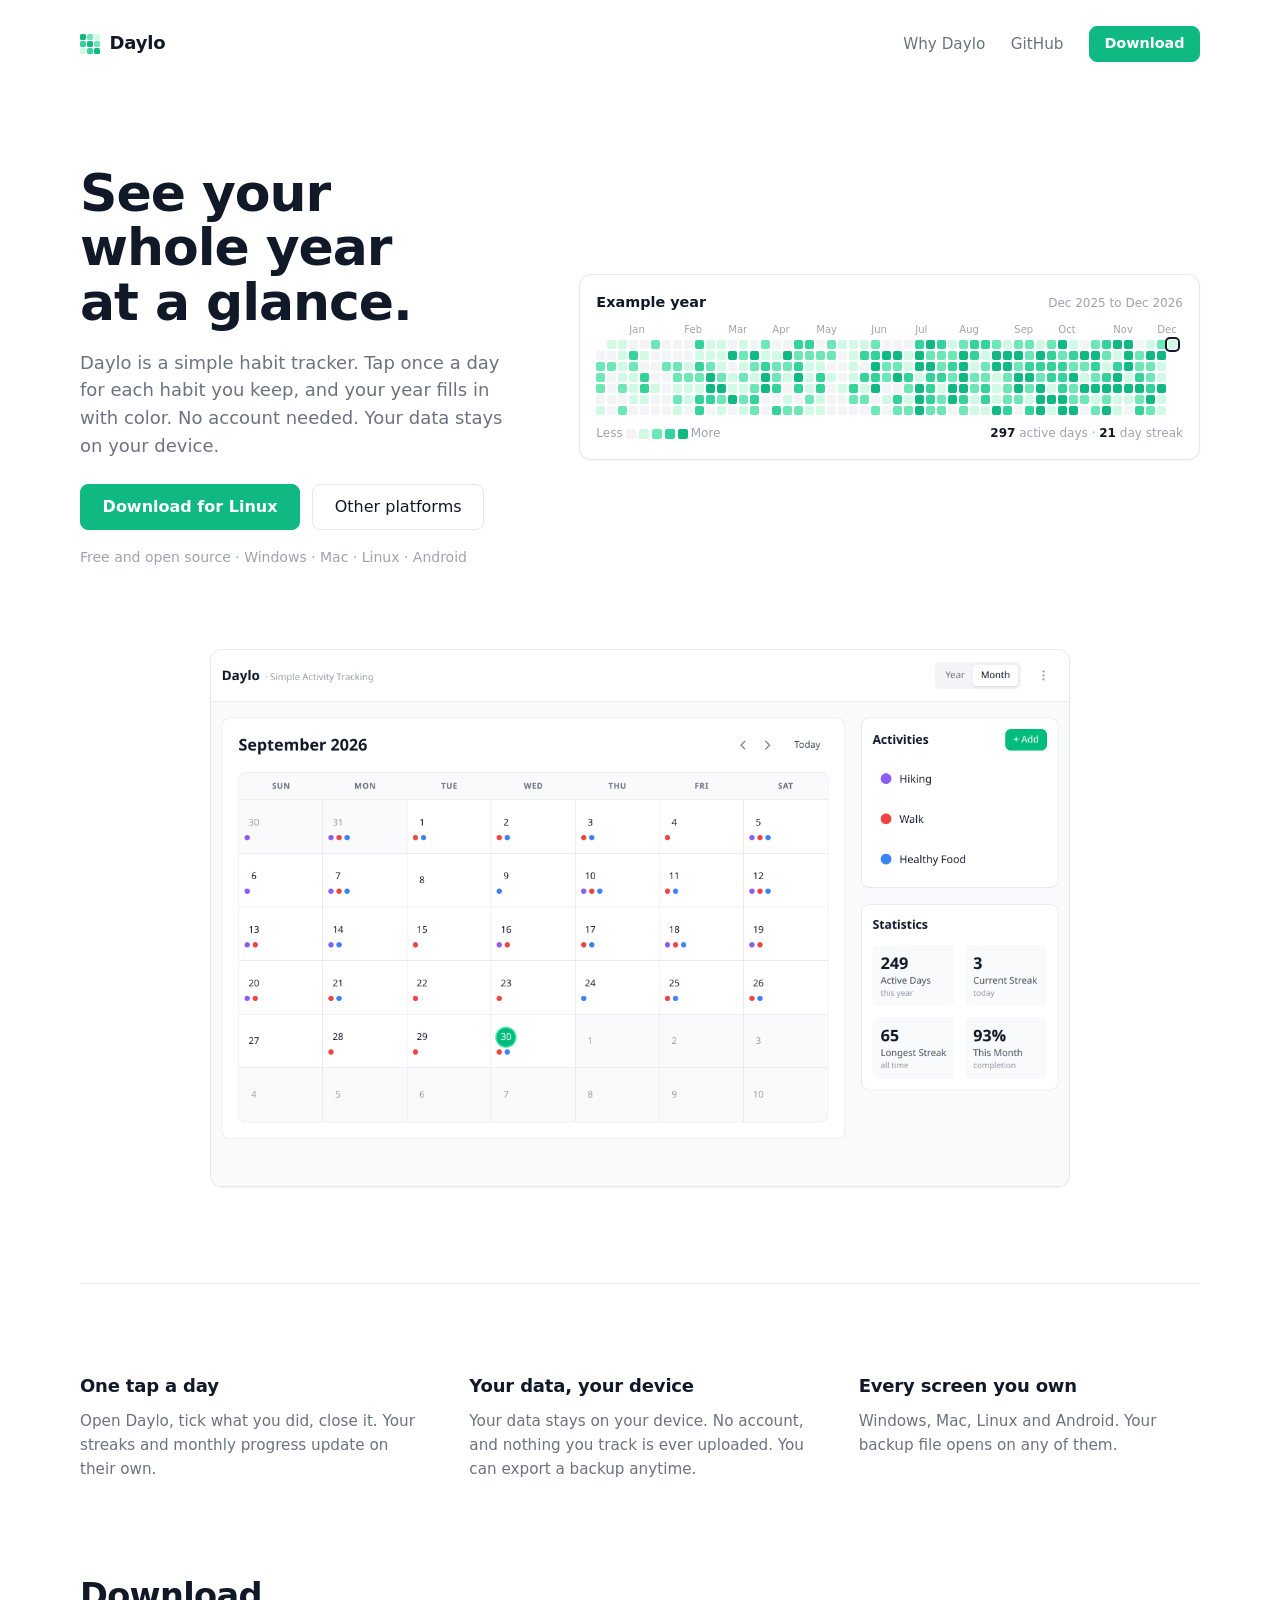
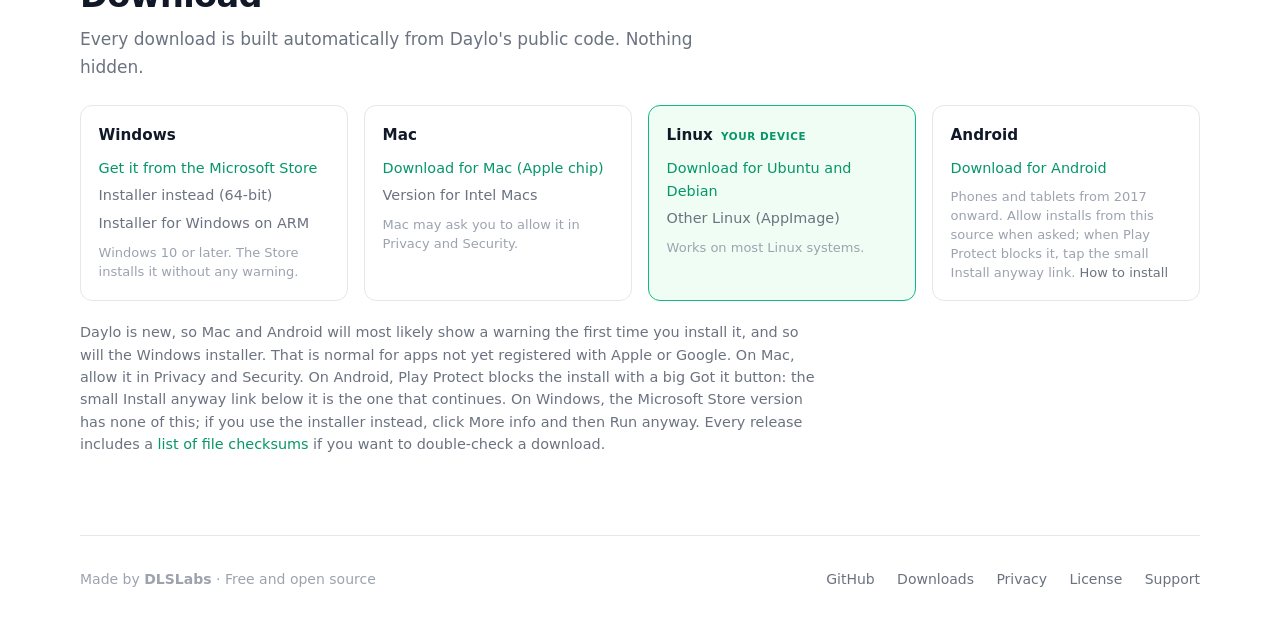
==== site/index.html @ 7af1d5a8 "Let the Android buttons download the app, without a page in between" ====
<!doctype html>
<html lang="en">
<head>
<meta charset="utf-8">
<meta name="viewport" content="width=device-width, initial-scale=1">
<meta name="color-scheme" content="light">
<title>Daylo. See your whole year at a glance.</title>
<meta name="description" content="Daylo is a simple habit tracker. Tap once a day for each habit you keep, and your year fills in with color. Free, open source, no account needed. Windows, Mac, Linux and Android.">
<link rel="canonical" href="https://daylo.henfrydls.com/">
<meta property="og:type" content="website">
<meta property="og:title" content="Daylo. See your whole year at a glance.">
<meta property="og:description" content="A simple habit tracker. Tap once a day and your year fills in with color. Free, open source, your data stays on your device.">
<meta property="og:image" content="https://daylo.henfrydls.com/assets/og.png">
<meta property="og:image:width" content="1200">
<meta property="og:image:height" content="630">
<meta property="og:image:alt" content="Daylo year view: month heatmaps filling in with green, next to your activities and statistics">
<meta property="og:url" content="https://daylo.henfrydls.com/">
<meta name="twitter:card" content="summary_large_image">
<meta name="twitter:image" content="https://daylo.henfrydls.com/assets/og.png">
<meta name="theme-color" content="#10b981">
<link rel="icon" href="assets/favicon.svg" type="image/svg+xml">
<link rel="icon" href="assets/favicon-32.png" sizes="32x32" type="image/png">
<link rel="apple-touch-icon" href="assets/apple-touch-icon.png">

<!-- Deployment fills in the Umami site id, the app version and site/demo/: see deploy/build.sh. -->
<script defer src="https://analytics.henfrydls.com/script.js" data-website-id="e5fcf739-d6b1-4c48-9645-55b4fd90b50a" data-domains="daylo.henfrydls.com"></script>

<script type="application/ld+json">
{
  "@context": "https://schema.org",
  "@type": "SoftwareApplication",
  "name": "Daylo",
  "applicationCategory": "LifestyleApplication",
  "operatingSystem": "Windows, macOS, Linux, Android",
  "offers": { "@type": "Offer", "price": "0", "priceCurrency": "USD" },
  "license": "https://opensource.org/licenses/MIT",
  "downloadUrl": "https://github.com/henfrydls/daylo/releases/latest",
  "installUrl": "https://apps.microsoft.com/detail/9NJM37WMMC5Z",
  "softwareVersion": "1.4.1",
  "url": "https://daylo.henfrydls.com/",
  "screenshot": "https://daylo.henfrydls.com/assets/daylo-year-view.png",
  "author": { "@type": "Person", "name": "Henfry De Los Santos", "url": "https://henfrydls.com" },
  "publisher": { "@type": "Organization", "name": "DLSLabs" },
  "description": "A simple habit tracker with a color-coded year calendar. Free and open source. No account, no cloud: your data stays on your device."
}
</script>

<style>
  /* Tokens taken from the app (src/index.css): the site and the app are one thing. Always light. */
  :root{
    --bg:#ffffff; --bg2:#f9fafb; --bg3:#f3f4f6;
    --text:#111827; --text2:#6b7280; --text3:#9ca3af;
    --border:#e5e7eb;
    --l0:#f3f4f6; --l1:#d1fae5; --l2:#6ee7b7; --l3:#34d399; --l4:#10b981;
    --accent:#10b981; --accent-hover:#059669;
    --font:system-ui,-apple-system,BlinkMacSystemFont,"Segoe UI",Roboto,sans-serif;
    --mono:ui-monospace,SFMono-Regular,Menlo,monospace;
    --shell:min(1120px,100% - 2.5rem);
  }
  *{box-sizing:border-box}
  html{scroll-behavior:smooth}
  @media (prefers-reduced-motion:reduce){html{scroll-behavior:auto}}
  body{margin:0;background:var(--bg);color:var(--text);font-family:var(--font);font-size:1.0625rem;line-height:1.6;-webkit-font-smoothing:antialiased}
  img{max-width:100%;height:auto;display:block} /* without height:auto the width/height attributes fix the height and max-width only shrinks the width: the screenshot renders squashed (348x1688 instead of 348x753 at 390) */
  figure{margin:0} /* the UA default is 40px per side: inside the hero grid that added 80px to the minimum track and overflowed by 53px at 390 */
  .hero>*{min-width:0} /* grid items may not demand more width than their track */
  a{color:var(--accent-hover);text-decoration:none}
  a:hover{text-decoration:underline}
  :focus-visible{outline:2px solid var(--accent);outline-offset:3px;border-radius:4px}
  .shell{width:var(--shell);margin-inline:auto}
  .sr{position:absolute;width:1px;height:1px;overflow:hidden;clip:rect(0 0 0 0);white-space:nowrap}

  .nav{display:flex;align-items:center;justify-content:space-between;padding:1.6rem 0 0;gap:1rem}
  .brand{display:flex;align-items:center;gap:.6rem;font-weight:600;font-size:1.125rem;letter-spacing:-.01em;color:var(--text)}
  .brand:hover{text-decoration:none}
  .nav ul{display:flex;gap:1.6rem;list-style:none;margin:0;padding:0;align-items:center}
  .nav a.link{color:var(--text2);font-weight:500;font-size:.95rem}
  .nav a.link:hover{color:var(--text);text-decoration:none}
  @media (max-width:560px){.nav ul li:not(:last-child){display:none}}

  .btn{display:inline-flex;align-items:center;justify-content:center;gap:.5rem;height:46px;padding:0 1.35rem;border-radius:8px;font-weight:600;font-size:1rem;border:1px solid transparent;transition:background .15s}
  .btn:hover{text-decoration:none}
  .btn-primary{background:var(--accent);color:#fff;border-color:var(--accent)}
  .btn-primary:hover{background:var(--accent-hover);border-color:var(--accent-hover)}
  .btn-ghost{background:var(--bg);color:var(--text);border-color:var(--border);font-weight:500}
  .btn-ghost:hover{background:var(--bg2)}
  .btn-sm{height:36px;padding:0 .9rem;font-size:.9rem}

  .hero{display:grid;grid-template-columns:5fr 7fr;gap:3.5rem;align-items:center;padding:6.5rem 0 5rem}
  @media (max-width:900px){.hero{grid-template-columns:1fr;gap:2.25rem;padding:3.5rem 0 3rem}}
  h1{margin:0 0 1.2rem;font-size:clamp(2.35rem,4.5vw,3.25rem);line-height:1.05;font-weight:600;letter-spacing:-.02em;text-wrap:balance}
  .lede{margin:0 0 1.5rem;font-size:1.125rem;line-height:1.55;color:var(--text2);max-width:34rem}
  .cta{display:flex;flex-wrap:wrap;gap:.75rem;align-items:center}
  .fine{margin:1rem 0 0;font-size:.875rem;color:var(--text3)}
  #cta-note{margin-top:.75rem;color:var(--text2)}
  #cta-note a{font-weight:500}

  /* Heatmap: the product is the argument */
  .card{background:var(--bg);border:1px solid var(--border);border-radius:12px;padding:1rem;box-shadow:0 1px 2px rgba(17,24,39,.05)}
  .card-head{display:flex;justify-content:space-between;align-items:baseline;gap:1rem;margin-bottom:.5rem}
  .card-head b{font-size:.9rem;font-weight:600}
  .card-head span{font-size:.75rem;color:var(--text3)}
  .months{position:relative;height:14px;font-size:.625rem;color:var(--text3);margin-bottom:.25rem}
  .months span{position:absolute;white-space:nowrap}
  .grid{display:grid;grid-template-rows:repeat(7,var(--cell));grid-auto-flow:column;grid-auto-columns:var(--cell);gap:var(--gap);width:max-content;--cell:9px;--gap:2px}
  .cell{width:var(--cell);height:var(--cell);border-radius:2px;background:var(--l0);opacity:0;transform:scale(.7);transition:opacity .3s,transform .3s cubic-bezier(.2,.8,.2,1)}
  .cell.on{opacity:1;transform:none}
  .cell[data-l="1"]{background:var(--l1)}.cell[data-l="2"]{background:var(--l2)}.cell[data-l="3"]{background:var(--l3)}.cell[data-l="4"]{background:var(--l4)}
  .cell.today{outline:2px solid var(--text);outline-offset:1px}
  @media (prefers-reduced-motion:reduce){.cell{opacity:1;transform:none;transition:none}}
  .card-foot{display:flex;justify-content:space-between;align-items:center;gap:1rem;margin-top:.6rem;font-size:.75rem;color:var(--text3);flex-wrap:wrap}
  .legend{display:inline-flex;align-items:center;gap:3px}
  .legend i{width:10px;height:10px;border-radius:2px;display:inline-block}
  .stats b{color:var(--text);font-weight:600}

  .shot{border:1px solid var(--border);border-radius:12px;overflow:hidden;background:var(--bg);box-shadow:0 1px 2px rgba(17,24,39,.05);max-width:860px;margin:0 auto} /* at full width the screenshot took over the screen; scaled and centered it breathes */
  /* The screenshot only shows when a fresh capture of the current build exists for that size: .has-desktop / .has-mobile. Without them the hero heatmap carries the page. */
  @media (min-width:641px){.shot:not(.has-desktop){display:none}}
  @media (max-width:640px){.shot{max-width:390px;margin-inline:auto} .shot:not(.has-mobile){display:none}}
  section{padding:6rem 0 0}
  .why{display:grid;grid-template-columns:repeat(3,1fr);gap:3rem;border-top:1px solid var(--border);padding-top:5.5rem}
  @media (max-width:760px){.why{grid-template-columns:1fr;gap:1.75rem;padding-top:3rem}}
  .why h3{margin:0 0 .5rem;font-size:1.125rem;font-weight:600;letter-spacing:-.01em}
  .why p{margin:0;color:var(--text2);font-size:.95rem}

  h2{margin:0 0 .75rem;font-size:clamp(1.6rem,3vw,2.1rem);font-weight:600;letter-spacing:-.02em;line-height:1.1}
  .intro{margin:0 0 1.5rem;color:var(--text2);max-width:40rem}
  .dl{display:grid;grid-template-columns:repeat(4,1fr);gap:1rem}
  @media (max-width:900px){.dl{grid-template-columns:repeat(2,1fr)}}
  @media (max-width:520px){.dl{grid-template-columns:1fr}}
  .dl .plat{display:flex;flex-direction:column;gap:.55rem;border:1px solid var(--border);border-radius:12px;padding:1.1rem}
  .dl .plat.mine{border-color:var(--accent);background:#f0fdf4}
  .dl .plat.mine .name::after{content:"Your device";font-size:.65rem;font-weight:600;letter-spacing:.06em;text-transform:uppercase;color:var(--accent-hover);margin-left:.5rem;vertical-align:middle}
  .dl .name{font-weight:600;font-size:.95rem}
  .dl .links{display:flex;flex-direction:column;gap:.3rem;font-size:.9rem}
  .dl .links a{font-weight:500}
  .dl .note{font-size:.8125rem;color:var(--text3);line-height:1.45}
  .warn{margin:1.25rem 0 0;font-size:.9rem;color:var(--text2);max-width:46rem;line-height:1.55}

  footer{margin-top:5rem;border-top:1px solid var(--border);padding:2rem 0 3rem;display:flex;flex-wrap:wrap;justify-content:space-between;gap:1rem;font-size:.875rem;color:var(--text3)}
  footer ul{display:flex;flex-wrap:wrap;gap:1.4rem;list-style:none;margin:0;padding:0}
  footer a{color:var(--text2)}
</style>
</head>
<body>

<header class="shell">
  <nav class="nav" aria-label="Main">
    <a class="brand" href="/" aria-label="Daylo home">
      <svg width="20" height="20" viewBox="0 0 20 20" aria-hidden="true"><rect x="0" y="0" width="6" height="6" rx="1.5" fill="#10b981"/><rect x="7" y="0" width="6" height="6" rx="1.5" fill="#6ee7b7"/><rect x="14" y="0" width="6" height="6" rx="1.5" fill="#d1fae5"/><rect x="0" y="7" width="6" height="6" rx="1.5" fill="#34d399"/><rect x="7" y="7" width="6" height="6" rx="1.5" fill="#10b981"/><rect x="14" y="7" width="6" height="6" rx="1.5" fill="#6ee7b7"/><rect x="0" y="14" width="6" height="6" rx="1.5" fill="#d1fae5"/><rect x="7" y="14" width="6" height="6" rx="1.5" fill="#34d399"/><rect x="14" y="14" width="6" height="6" rx="1.5" fill="#10b981"/></svg>
      Daylo
    </a>
    <ul>
      <li><a class="link" href="#why">Why Daylo</a></li>
      <li><a class="link" href="https://github.com/henfrydls/daylo">GitHub</a></li>
      <li><a class="btn btn-primary btn-sm" href="#download">Download</a></li>
    </ul>
  </nav>
</header>

<main class="shell">
  <section class="hero" aria-labelledby="h1">
    <div>
      <h1 id="h1">See your whole year at a glance.</h1>
      <p class="lede">Daylo is a simple habit tracker. Tap once a day for each habit you keep, and your year fills in with color. No account needed. Your data stays on your device.</p>
      <div class="cta">
        <a class="btn btn-primary" id="cta" href="#download" data-umami-event="download" data-umami-event-platform="unknown" data-umami-event-source="hero">Download</a>
        <a class="btn btn-ghost" href="#download">Other platforms</a>
      </div>
      <p class="fine" id="cta-note" hidden></p>
      <p class="fine">Free and open source · Windows · Mac · Linux · Android</p>
    </div>
    <figure class="card" aria-label="Example of a Daylo year">
      <div class="card-head"><b>Example year</b><span id="range"></span></div>
      <div class="months" id="months" aria-hidden="true"></div>
      <div class="grid" id="grid" role="img" aria-label="One square per day for the past year. Darker green means more habits kept that day."></div>
      <div class="card-foot">
        <span class="legend" aria-hidden="true">Less <i style="background:var(--l0)"></i><i style="background:var(--l1)"></i><i style="background:var(--l2)"></i><i style="background:var(--l3)"></i><i style="background:var(--l4)"></i> More</span>
        <span class="stats"><b id="st-days">0</b> active days · <b id="st-streak">0</b> day streak</span>
      </div>
    </figure>
  </section>

  <div class="shot has-mobile has-desktop"><!-- both screenshots are from the v1.1.1 build: drop the class if a file is replaced by one that is not -->
    <picture>
      <!-- Real capture of the app on a phone (390x844). A desktop screenshot shrunk to phone width is unreadable, so narrow screens get this one or nothing. -->
      <source media="(max-width: 640px)" srcset="assets/daylo-mobile-month.png" width="780" height="1688">
      <img src="assets/daylo-month-view.png" width="2560" height="1600" alt="Daylo month view: a calendar with a checkbox per habit each day, and this month's progress" loading="lazy">
    </picture>
  </div>

  <section id="why" aria-label="Why Daylo">
    <div class="why">
      <div><h3>One tap a day</h3><p>Open Daylo, tick what you did, close it. Your streaks and monthly progress update on their own.</p></div>
      <div><h3>Your data, your device</h3><p>Your data stays on your device. No account, and nothing you track is ever uploaded. You can export a backup anytime.</p></div>
      <div><h3>Every screen you own</h3><p>Windows, Mac, Linux and Android. Your backup file opens on any of them.</p></div>
    </div>
  </section>

  <section id="download" aria-labelledby="h-dl">
    <h2 id="h-dl">Download</h2>
    <p class="intro">Every download is built automatically from Daylo's public code. Nothing hidden.</p>
    <div class="dl">
      <div class="plat" data-os="windows">
        <span class="name">Windows</span>
        <div class="links">
          <a href="https://apps.microsoft.com/detail/9NJM37WMMC5Z" data-umami-event="download" data-umami-event-platform="windows-store">Get it from the Microsoft Store</a>
          <a href="https://github.com/henfrydls/daylo/releases/latest/download/Daylo-windows-x64-setup.exe" data-umami-event="download" data-umami-event-platform="windows-x64" style="color:var(--text2);font-weight:400">Installer instead (64-bit)</a>
          <a href="https://github.com/henfrydls/daylo/releases/latest/download/Daylo-windows-arm64-setup.exe" data-umami-event="download" data-umami-event-platform="windows-arm64" style="color:var(--text2);font-weight:400">Installer for Windows on ARM</a>
        </div>
        <span class="note">Windows 10 or later. The Store installs it without any warning.</span>
      </div>
      <div class="plat" data-os="mac">
        <span class="name">Mac</span>
        <div class="links">
          <a href="https://github.com/henfrydls/daylo/releases/latest/download/Daylo-macos-apple-silicon.dmg" data-umami-event="download" data-umami-event-platform="macos-arm64">Download for Mac (Apple chip)</a>
          <a href="https://github.com/henfrydls/daylo/releases/latest/download/Daylo-macos-intel.dmg" data-umami-event="download" data-umami-event-platform="macos-x64" style="color:var(--text2);font-weight:400">Version for Intel Macs</a>
        </div>
        <span class="note">Mac may ask you to allow it in Privacy and Security.</span>
      </div>
      <div class="plat" data-os="linux">
        <span class="name">Linux</span>
        <div class="links">
          <a href="https://github.com/henfrydls/daylo/releases/latest/download/Daylo-linux-amd64.deb" data-umami-event="download" data-umami-event-platform="linux-deb">Download for Ubuntu and Debian</a>
          <a href="https://github.com/henfrydls/daylo/releases/latest" data-umami-event="download" data-umami-event-platform="linux-appimage" style="color:var(--text2);font-weight:400">Other Linux (AppImage)</a>
        </div>
        <span class="note">Works on most Linux systems.</span>
      </div>
      <div class="plat" data-os="android">
        <span class="name">Android</span>
        <div class="links">
          <a href="/android/daylo.apk" download="Daylo.apk" data-umami-event="download" data-umami-event-platform="android">Download for Android</a>
        </div>
        <span class="note">Phones and tablets from 2017 onward. Allow installs from this source when asked; when Play Protect blocks it, tap the small Install anyway link. <a href="/android/" style="color:var(--text2)">How to install</a></span>
      </div>
    </div>
    <p class="warn">Daylo is new, so Mac and Android will most likely show a warning the first time you install it, and so will the Windows installer. That is normal for apps not yet registered with Apple or Google. On Mac, allow it in Privacy and Security. On Android, Play Protect blocks the install with a big Got it button: the small Install anyway link below it is the one that continues. On Windows, the Microsoft Store version has none of this; if you use the installer instead, click More info and then Run anyway. Every release includes a <a href="https://github.com/henfrydls/daylo/releases/latest/download/SHA256SUMS.txt">list of file checksums</a> if you want to double-check a download.</p>
  </section>
</main>

<footer class="shell">
  <span>Made by <strong>DLSLabs</strong> · Free and open source</span>
  <ul>
    <li><a href="https://github.com/henfrydls/daylo">GitHub</a></li>
    <li><a href="https://github.com/henfrydls/daylo/releases">Downloads</a></li>
    <li><a href="/privacy/">Privacy</a></li>
    <li><a href="https://github.com/henfrydls/daylo/blob/main/LICENSE">License</a></li>
    <li><a href="https://github.com/sponsors/henfrydls" data-umami-event="support-click">Support</a></li>
  </ul>
</footer>

<script>
(function(){
  /* Example heatmap: a plausible, fixed pattern (nobody's data). Up to 53 weeks on desktop, fewer on narrow screens. */
  var grid=document.getElementById('grid'),months=document.getElementById('months');
  var today=new Date();today.setHours(0,0,0,0);
  var names=['Jan','Feb','Mar','Apr','May','Jun','Jul','Aug','Sep','Oct','Nov','Dec'];
  function levels(){var seed=11,out=[];function rnd(){seed=(seed*9301+49297)%233280;return seed/233280;}
    for(var d=0;d<365;d++){var dt=new Date(today);dt.setDate(today.getDate()-364+d);var dow=dt.getDay();
      var base=d<60?.35:d<200?.6:.78;if(dow===0||dow===6)base-=.2;if(d>150&&d<164)base=.05;
      var r=rnd();out.push(r>base+.25?0:r>base?1:r>base-.25?2:r>base-.45?3:4);}return out;}
  var lv=levels(),active=0,streak=0;lv.forEach(function(l){if(l)active++;});for(var i=lv.length-1;i>=0&&lv[i];i--)streak++;
  document.getElementById('st-days').textContent=active;document.getElementById('st-streak').textContent=streak;
  var reduce=window.matchMedia('(prefers-reduced-motion: reduce)').matches;
  function render(weeks){
    var total=weeks*7,startIdx=Math.max(0,lv.length-total+((today.getDay()+1)%7?0:0));
    var slice=lv.slice(lv.length-Math.min(lv.length,total)),start=new Date(today);start.setDate(today.getDate()-(slice.length-1));
    var lead=start.getDay();grid.innerHTML='';months.innerHTML='';
    var frag=document.createDocumentFragment(),cells=[];
    for(var i=0;i<lead;i++){var e=document.createElement('i');e.className='cell on';e.style.visibility='hidden';frag.appendChild(e);}
    var last=-1,step=11;
    slice.forEach(function(l,d){var dt=new Date(start);dt.setDate(start.getDate()+d);
      var c=document.createElement('i');c.className='cell';c.setAttribute('data-l',l);
      c.title=dt.toLocaleDateString(undefined,{month:'short',day:'numeric'})+(l?' · '+l+' kept':' · rest day');
      if(d===slice.length-1)c.classList.add('today');frag.appendChild(c);cells.push(c);
      if(dt.getMonth()!==last&&dt.getDate()<=7){last=dt.getMonth();var m=document.createElement('span');m.textContent=names[last];m.style.left=(Math.floor((d+lead)/7)*step)+'px';months.appendChild(m);}
    });
    grid.appendChild(frag);
    var act=0,stk=0;slice.forEach(function(l){if(l)act++;});for(var k=slice.length-1;k>=0&&slice[k];k--)stk++;
    document.getElementById('st-days').textContent=act;document.getElementById('st-streak').textContent=stk;
    document.getElementById('range').textContent=start.toLocaleDateString(undefined,{month:'short',year:'numeric'})+' to '+today.toLocaleDateString(undefined,{month:'short',year:'numeric'});
    if(reduce){cells.forEach(function(c){c.classList.add('on');});}
    else{cells.forEach(function(c,i){setTimeout(function(){c.classList.add('on');},120+Math.floor(i/7)*20);});}
  }
  /* The heatmap has an intrinsic width (width:max-content, --cell columns): the number of
     weeks comes from the space actually available, not from a breakpoint. A fixed bucket overflows
     when the container's width is not decided by the viewport (two-column hero). */
  function semanasQueCaben(){
    var cs=getComputedStyle(grid);
    var celda=parseFloat(cs.getPropertyValue('--cell'))||9;
    var hueco=parseFloat(cs.getPropertyValue('--gap'))||2;
    var libre=months.clientWidth;                       /* .months fills the card's content box */
    var columnas=Math.floor((libre+hueco)/(celda+hueco));
    return Math.max(12,Math.min(53,columnas-1));        /* -1 for the partial lead column */
  }
  function repintar(){render(semanasQueCaben());}
  repintar();
  var ultimoAncho=months.clientWidth,temporizador;
  window.addEventListener('resize',function(){
    clearTimeout(temporizador);
    temporizador=setTimeout(function(){
      if(months.clientWidth!==ultimoAncho){ultimoAncho=months.clientWidth;repintar();}
    },150);
  });

  /* Primary button follows the visitor's system */
  var ua=navigator.userAgent||'',plat=(navigator.userAgentData&&navigator.userAgentData.platform)||navigator.platform||'';
  var base='https://github.com/henfrydls/daylo/releases/latest/download/',store='https://apps.microsoft.com/detail/9NJM37WMMC5Z',os=null,label=null,href=null,card=null,ios=false;
  if(/Android/i.test(ua)){os='android';label='Download for Android';href='/android/daylo.apk';card='android';}
  /* iPadOS 13+ reports itself as a Mac; only the touch points give it away. Checked before the Mac branch on purpose. */
  else if(/iPhone|iPad|iPod/i.test(ua)||(/Macintosh/i.test(ua)&&navigator.maxTouchPoints>1)){ios=true;}
  /* Windows goes to the Store: one link for both processors, and no security warning to talk the visitor through. */
  else if(/Win/i.test(plat)||/Windows/i.test(ua)){os='windows-store';label='Get it from the Microsoft Store';href=store;card='windows';
    var w=document.getElementById('cta-note');w.innerHTML='Prefer a plain installer? <a href="'+base+'Daylo-windows-x64-setup.exe" data-umami-event="download" data-umami-event-platform="windows-x64">Download it instead</a>.';w.hidden=false;}
  else if(/Mac/i.test(plat)||/Macintosh/i.test(ua)){os='macos-arm64';label='Download for Mac (Apple chip)';href=base+'Daylo-macos-apple-silicon.dmg';card='mac';
    var n=document.getElementById('cta-note');n.innerHTML='Mac with an Intel chip? <a href="'+base+'Daylo-macos-intel.dmg" data-umami-event="download" data-umami-event-platform="macos-x64">Download this version instead</a>.';n.hidden=false;}
  else if(/Linux/i.test(plat)||/Linux/i.test(ua)){os='linux-deb';label='Download for Linux';href=base+'Daylo-linux-amd64.deb';card='linux';}
  var cta=document.getElementById('cta');
  if(os){cta.textContent=label;cta.href=href;cta.setAttribute('data-umami-event-platform',os);if(os==='android')cta.setAttribute('download','Daylo.apk');
    var el=document.querySelector('.plat[data-os="'+card+'"]');if(el)el.classList.add('mine');}
  /* No iPhone build yet. Instead of a dead end, the button measures demand: one click, one event, no data about the visitor. */
  if(ios){cta.textContent='Not on iPhone yet. I want it';cta.href='#want-ios';cta.setAttribute('data-umami-event','want-ios');cta.setAttribute('data-umami-event-platform','ios');
    var note=document.getElementById('cta-note');note.innerHTML='Meanwhile, <a href="/demo/">try Daylo in your browser</a>. It works on a phone too.';note.hidden=false;
    cta.addEventListener('click',function(e){e.preventDefault();if(cta.getAttribute('aria-disabled')==='true')return;cta.textContent='Noted. Thank you';cta.setAttribute('aria-disabled','true');cta.style.pointerEvents='none';
      /* pointer-events stops taps but not the keyboard: without href the link is neither focusable nor activatable, so a visitor counts once. */
      cta.removeAttribute('href');cta.setAttribute('tabindex','-1');});}
})();
</script>
</body>
</html>
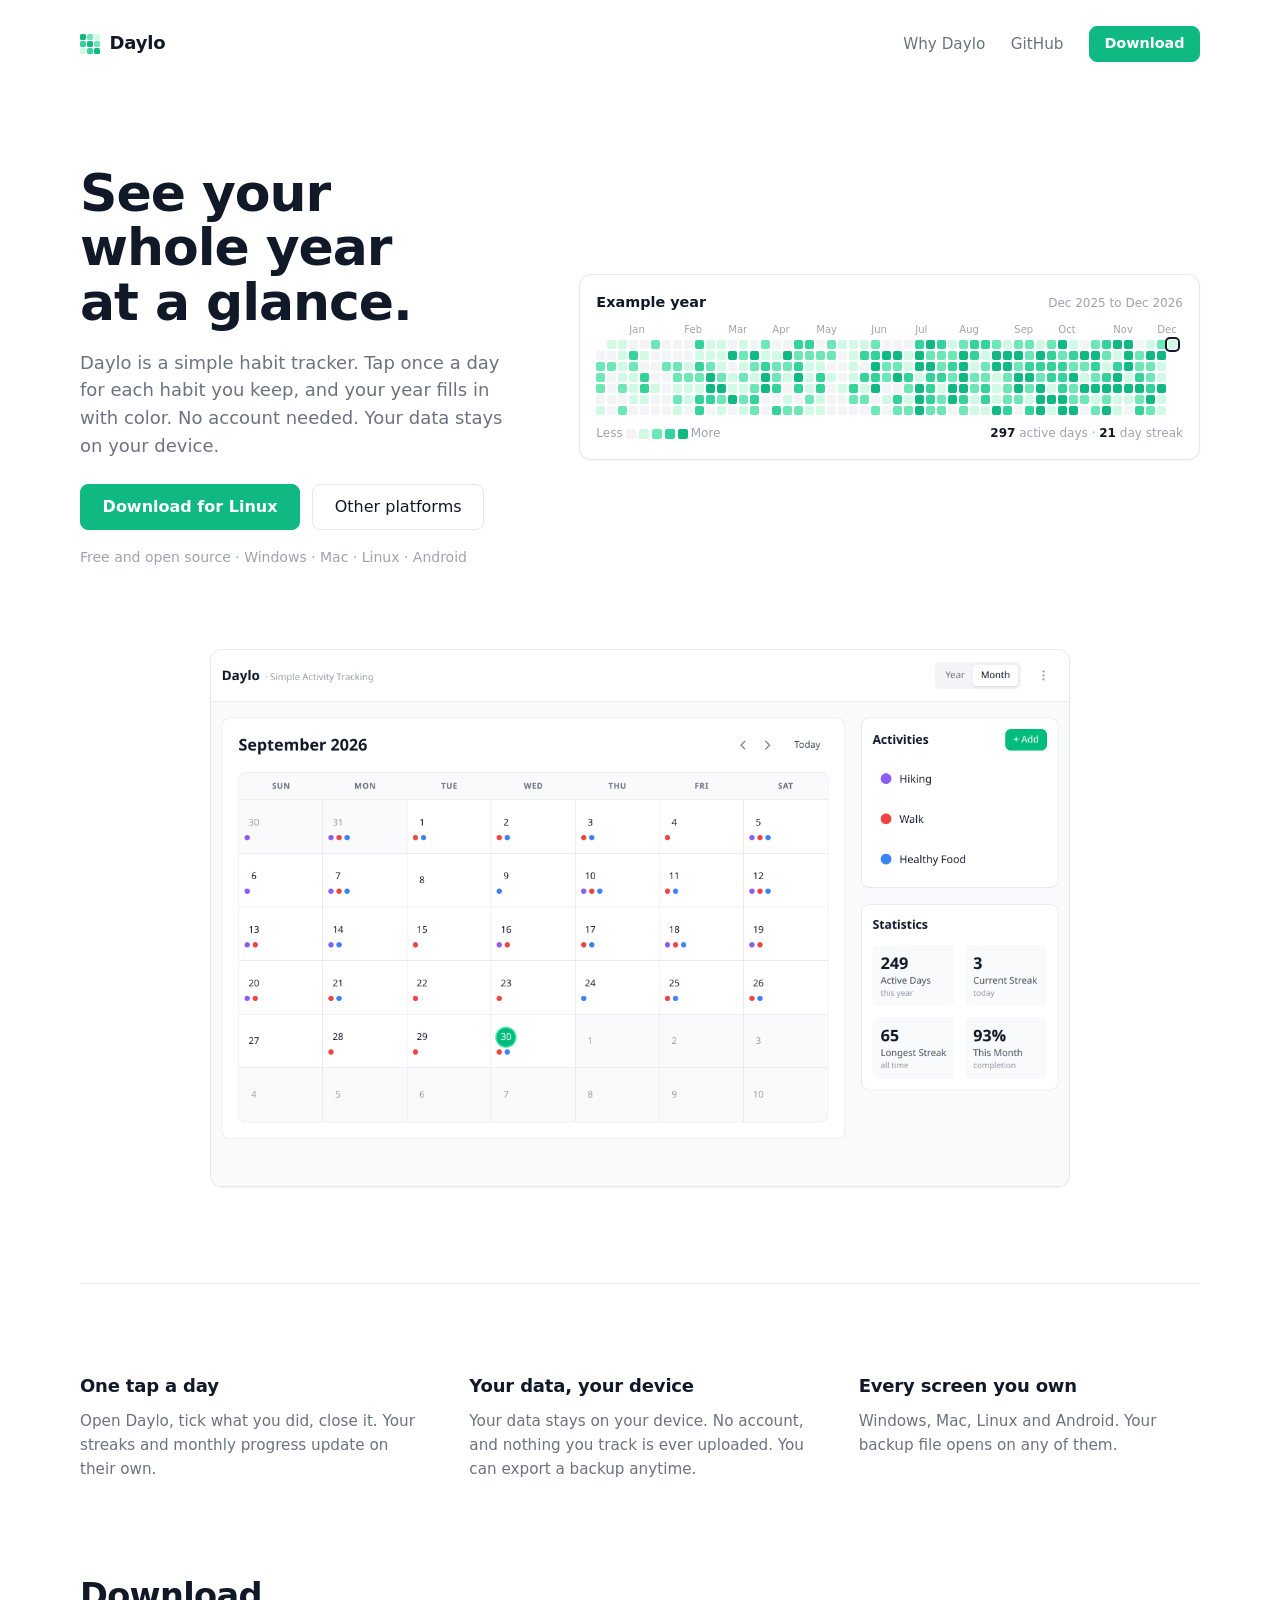
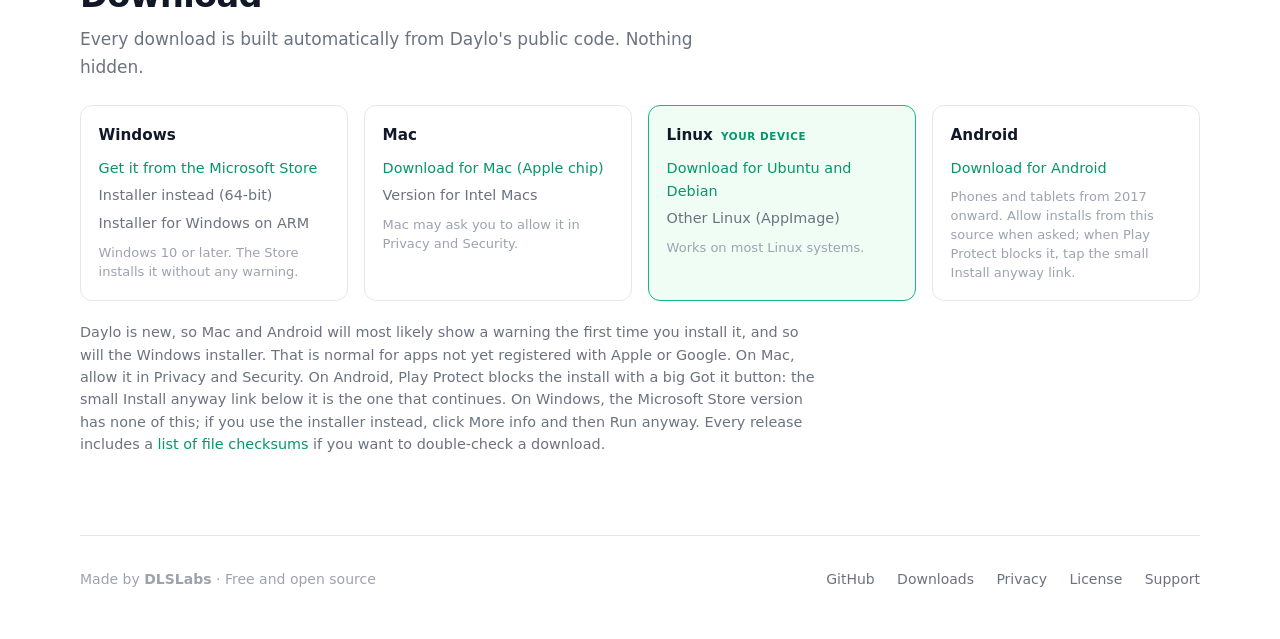
==== commit cc79469c: "Name the Android download after its version, and drop the page in front of it" ====
--- a/site/index.html
+++ b/site/index.html
@@ -229,9 +229,9 @@
       <div class="plat" data-os="android">
         <span class="name">Android</span>
         <div class="links">
-          <a href="/android/daylo.apk" download="Daylo.apk" data-umami-event="download" data-umami-event-platform="android">Download for Android</a>
+          <a href="/android/Daylo-1.4.1.apk" download="Daylo-1.4.1.apk" data-umami-event="download" data-umami-event-platform="android">Download for Android</a>
         </div>
-        <span class="note">Phones and tablets from 2017 onward. Allow installs from this source when asked; when Play Protect blocks it, tap the small Install anyway link. <a href="/android/" style="color:var(--text2)">How to install</a></span>
+        <span class="note">Phones and tablets from 2017 onward. Allow installs from this source when asked; when Play Protect blocks it, tap the small Install anyway link.</span>
       </div>
     </div>
     <p class="warn">Daylo is new, so Mac and Android will most likely show a warning the first time you install it, and so will the Windows installer. That is normal for apps not yet registered with Apple or Google. On Mac, allow it in Privacy and Security. On Android, Play Protect blocks the install with a big Got it button: the small Install anyway link below it is the one that continues. On Windows, the Microsoft Store version has none of this; if you use the installer instead, click More info and then Run anyway. Every release includes a <a href="https://github.com/henfrydls/daylo/releases/latest/download/SHA256SUMS.txt">list of file checksums</a> if you want to double-check a download.</p>
@@ -306,7 +306,7 @@
   /* Primary button follows the visitor's system */
   var ua=navigator.userAgent||'',plat=(navigator.userAgentData&&navigator.userAgentData.platform)||navigator.platform||'';
   var base='https://github.com/henfrydls/daylo/releases/latest/download/',store='https://apps.microsoft.com/detail/9NJM37WMMC5Z',os=null,label=null,href=null,card=null,ios=false;
-  if(/Android/i.test(ua)){os='android';label='Download for Android';href='/android/daylo.apk';card='android';}
+  if(/Android/i.test(ua)){os='android';label='Download for Android';href='/android/Daylo-1.4.1.apk';card='android';}
   /* iPadOS 13+ reports itself as a Mac; only the touch points give it away. Checked before the Mac branch on purpose. */
   else if(/iPhone|iPad|iPod/i.test(ua)||(/Macintosh/i.test(ua)&&navigator.maxTouchPoints>1)){ios=true;}
   /* Windows goes to the Store: one link for both processors, and no security warning to talk the visitor through. */
@@ -316,7 +316,7 @@
     var n=document.getElementById('cta-note');n.innerHTML='Mac with an Intel chip? <a href="'+base+'Daylo-macos-intel.dmg" data-umami-event="download" data-umami-event-platform="macos-x64">Download this version instead</a>.';n.hidden=false;}
   else if(/Linux/i.test(plat)||/Linux/i.test(ua)){os='linux-deb';label='Download for Linux';href=base+'Daylo-linux-amd64.deb';card='linux';}
   var cta=document.getElementById('cta');
-  if(os){cta.textContent=label;cta.href=href;cta.setAttribute('data-umami-event-platform',os);if(os==='android')cta.setAttribute('download','Daylo.apk');
+  if(os){cta.textContent=label;cta.href=href;cta.setAttribute('data-umami-event-platform',os);if(os==='android')cta.setAttribute('download','Daylo-1.4.1.apk');
     var el=document.querySelector('.plat[data-os="'+card+'"]');if(el)el.classList.add('mine');}
   /* No iPhone build yet. Instead of a dead end, the button measures demand: one click, one event, no data about the visitor. */
   if(ios){cta.textContent='Not on iPhone yet. I want it';cta.href='#want-ios';cta.setAttribute('data-umami-event','want-ios');cta.setAttribute('data-umami-event-platform','ios');
